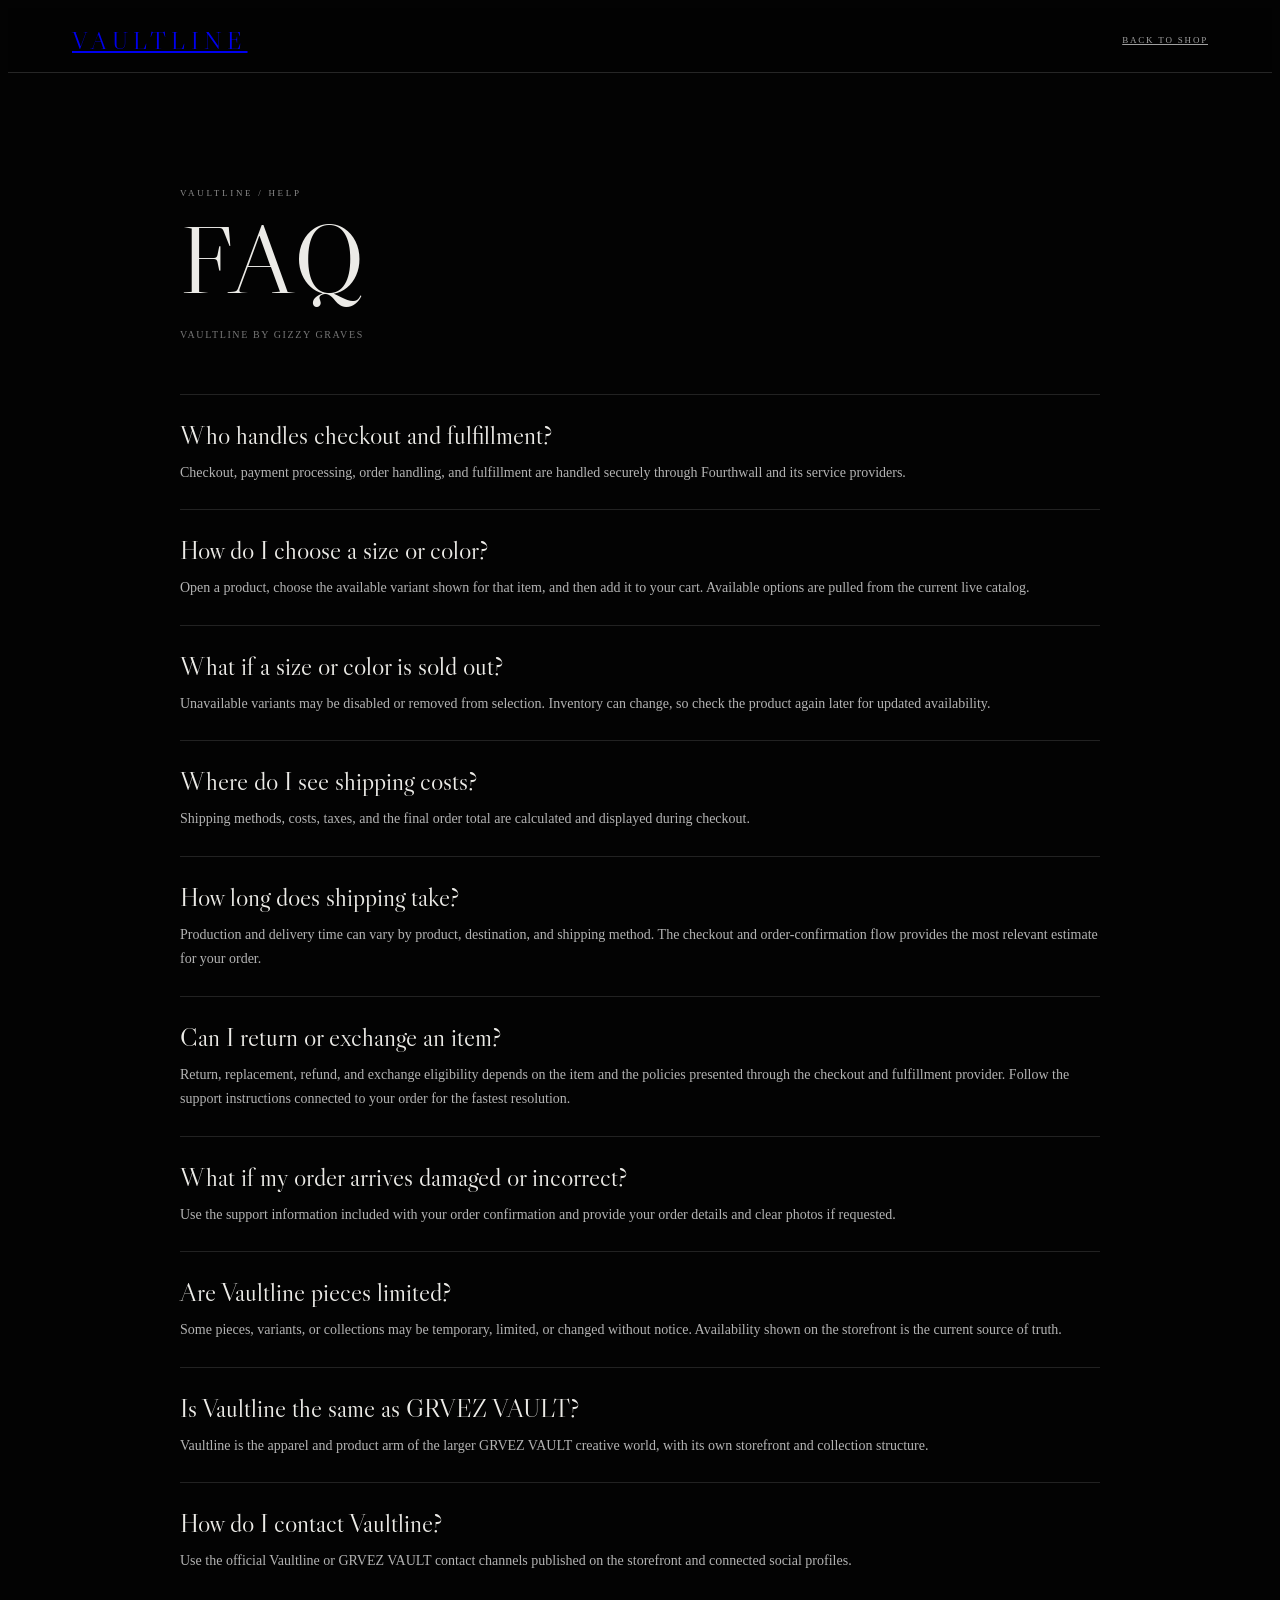
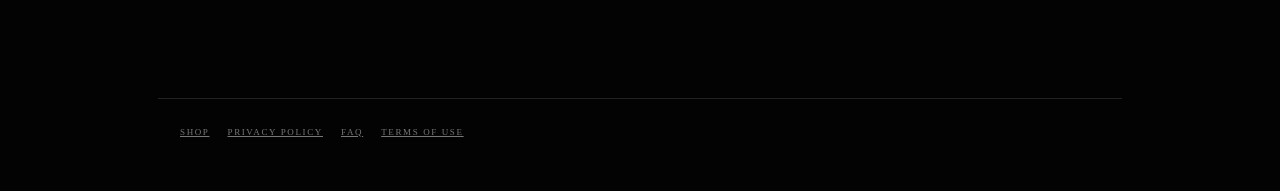
==== faq.html @ 773e4c82 "Add Vaultline FAQ page" ====
<!doctype html><html lang="en"><head><meta charset="UTF-8"><meta name="viewport" content="width=device-width,initial-scale=1.0"><meta name="theme-color" content="#030303"><title>FAQ | Vaultline</title><link rel="preconnect" href="https://fonts.googleapis.com"><link rel="preconnect" href="https://fonts.gstatic.com" crossorigin><link href="https://fonts.googleapis.com/css2?family=Inter:wght@400;500;600;700&family=Libre+Caslon+Display&display=swap" rel="stylesheet"><link rel="stylesheet" href="/legal.css"></head><body class="legal-shell"><header class="legal-header"><a class="legal-brand" href="/">VAULTLINE</a><a class="legal-back" href="/">BACK TO SHOP</a></header><main class="legal-main"><div class="legal-kicker">VAULTLINE / HELP</div><h1 class="legal-title">FAQ</h1><div class="legal-updated">Vaultline by Gizzy Graves</div><section class="faq-item"><h2>Who handles checkout and fulfillment?</h2><p>Checkout, payment processing, order handling, and fulfillment are handled securely through Fourthwall and its service providers.</p></section><section class="faq-item"><h2>How do I choose a size or color?</h2><p>Open a product, choose the available variant shown for that item, and then add it to your cart. Available options are pulled from the current live catalog.</p></section><section class="faq-item"><h2>What if a size or color is sold out?</h2><p>Unavailable variants may be disabled or removed from selection. Inventory can change, so check the product again later for updated availability.</p></section><section class="faq-item"><h2>Where do I see shipping costs?</h2><p>Shipping methods, costs, taxes, and the final order total are calculated and displayed during checkout.</p></section><section class="faq-item"><h2>How long does shipping take?</h2><p>Production and delivery time can vary by product, destination, and shipping method. The checkout and order-confirmation flow provides the most relevant estimate for your order.</p></section><section class="faq-item"><h2>Can I return or exchange an item?</h2><p>Return, replacement, refund, and exchange eligibility depends on the item and the policies presented through the checkout and fulfillment provider. Follow the support instructions connected to your order for the fastest resolution.</p></section><section class="faq-item"><h2>What if my order arrives damaged or incorrect?</h2><p>Use the support information included with your order confirmation and provide your order details and clear photos if requested.</p></section><section class="faq-item"><h2>Are Vaultline pieces limited?</h2><p>Some pieces, variants, or collections may be temporary, limited, or changed without notice. Availability shown on the storefront is the current source of truth.</p></section><section class="faq-item"><h2>Is Vaultline the same as GRVEZ VAULT?</h2><p>Vaultline is the apparel and product arm of the larger GRVEZ VAULT creative world, with its own storefront and collection structure.</p></section><section class="faq-item"><h2>How do I contact Vaultline?</h2><p>Use the official Vaultline or GRVEZ VAULT contact channels published on the storefront and connected social profiles.</p></section></main><footer class="legal-footer"><a href="/">Shop</a><a href="/privacy.html">Privacy Policy</a><a href="/faq.html">FAQ</a><a href="/terms.html">Terms of Use</a></footer></body></html>
---- legal.css ----
.footer-legal{grid-column:1/-1;display:flex;flex-wrap:wrap;gap:18px;padding-top:22px;margin-top:10px;border-top:1px solid rgba(255,255,255,.12);font-size:9px;letter-spacing:.18em;text-transform:uppercase;color:#7f7f7f}.footer-legal a{color:inherit;text-decoration:none}.footer-legal a:hover{color:#ecebe7}.legal-shell{min-height:100vh;background:#030303;color:#ecebe7}.legal-header{position:sticky;top:0;z-index:20;display:flex;justify-content:space-between;align-items:center;min-height:64px;padding:0 clamp(20px,5vw,72px);background:rgba(3,3,3,.96);border-bottom:1px solid rgba(255,255,255,.14);backdrop-filter:blur(14px)}.legal-brand{font-family:"Libre Caslon Display",serif;font-size:24px;letter-spacing:.22em}.legal-back{font-size:9px;letter-spacing:.2em;text-transform:uppercase;color:#a0a0a0}.legal-main{max-width:920px;margin:0 auto;padding:clamp(64px,9vw,120px) 22px 100px}.legal-kicker{font-size:9px;letter-spacing:.3em;text-transform:uppercase;color:#8a8a8a}.legal-title{margin:18px 0 24px;font-family:"Libre Caslon Display",serif;font-size:clamp(54px,8vw,96px);line-height:.92;font-weight:400;letter-spacing:.03em}.legal-updated{font-size:10px;letter-spacing:.16em;text-transform:uppercase;color:#777;margin-bottom:54px}.legal-section{padding:30px 0;border-top:1px solid rgba(255,255,255,.12)}.legal-section h2{margin:0 0 14px;font-family:"Libre Caslon Display",serif;font-size:28px;font-weight:400;letter-spacing:.04em}.legal-section p,.legal-section li{font-size:14px;line-height:1.8;color:#b3b3b3}.legal-section ul{padding-left:20px}.faq-item{border-top:1px solid rgba(255,255,255,.12);padding:24px 0}.faq-item h2{margin:0 0 10px;font-family:"Libre Caslon Display",serif;font-size:26px;font-weight:400}.faq-item p{margin:0;color:#b3b3b3;line-height:1.75;font-size:14px}.legal-footer{display:flex;flex-wrap:wrap;gap:18px;max-width:920px;margin:0 auto;padding:28px 22px 46px;border-top:1px solid rgba(255,255,255,.12);font-size:9px;letter-spacing:.18em;text-transform:uppercase;color:#777}.legal-footer a{color:inherit}.legal-footer a:hover{color:#ecebe7}@media(max-width:720px){.footer-legal{gap:14px;font-size:8px}.legal-header{padding:0 18px}.legal-brand{font-size:20px}.legal-main{padding-top:56px}.legal-title{font-size:clamp(48px,16vw,72px)}.legal-section p,.legal-section li,.faq-item p{font-size:15px}}
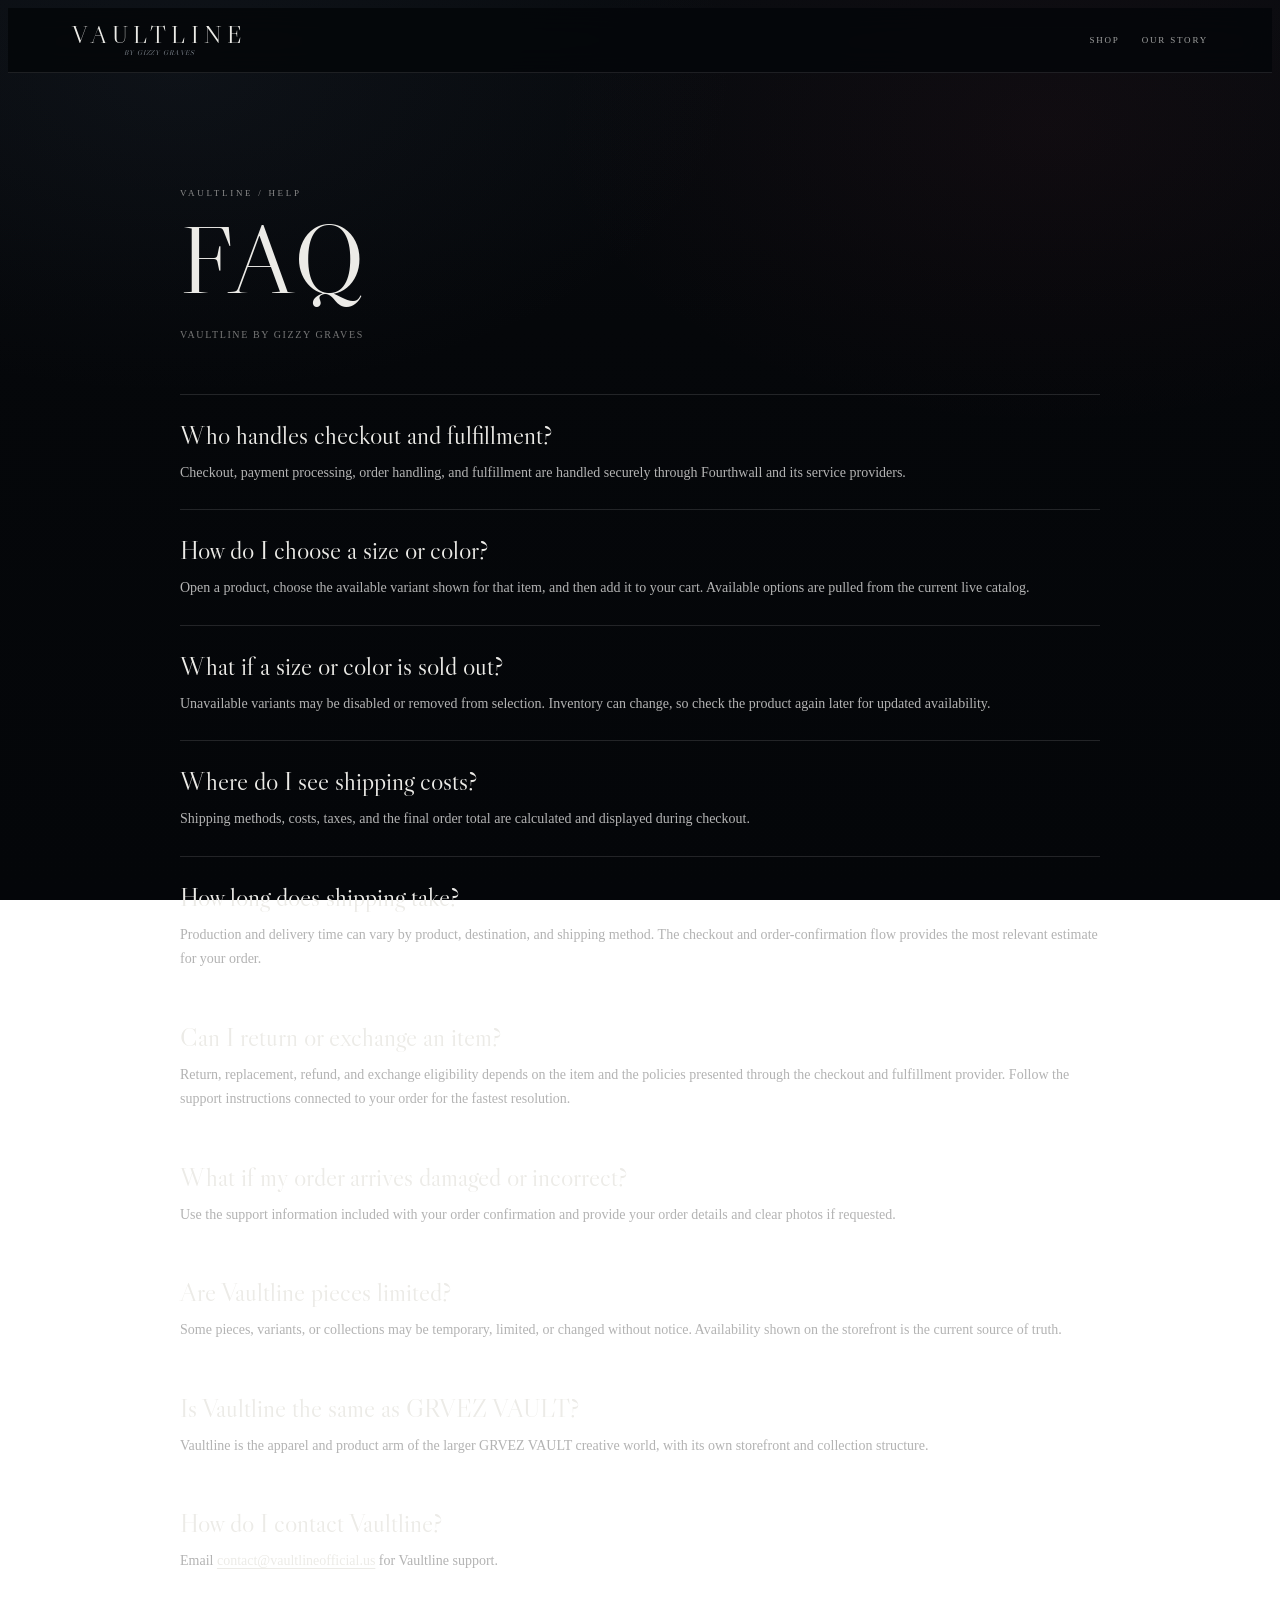
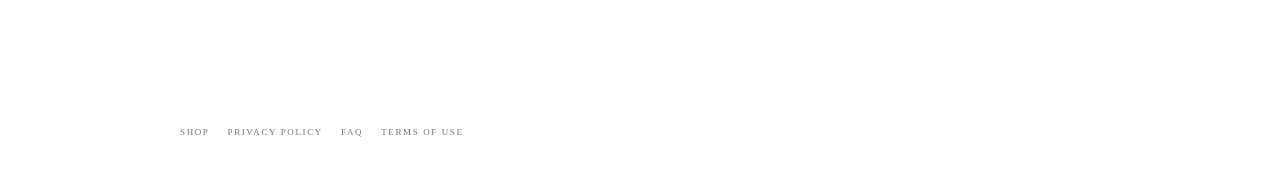
==== commit 246df816: "Polish Vaultline FAQ branding and support contact" ====
--- a/faq.html
+++ b/faq.html
@@ -1 +1 @@
-<!doctype html><html lang="en"><head><meta charset="UTF-8"><meta name="viewport" content="width=device-width,initial-scale=1.0"><meta name="theme-color" content="#030303"><title>FAQ | Vaultline</title><link rel="preconnect" href="https://fonts.googleapis.com"><link rel="preconnect" href="https://fonts.gstatic.com" crossorigin><link href="https://fonts.googleapis.com/css2?family=Inter:wght@400;500;600;700&family=Libre+Caslon+Display&display=swap" rel="stylesheet"><link rel="stylesheet" href="/legal.css"></head><body class="legal-shell"><header class="legal-header"><a class="legal-brand" href="/">VAULTLINE</a><a class="legal-back" href="/">BACK TO SHOP</a></header><main class="legal-main"><div class="legal-kicker">VAULTLINE / HELP</div><h1 class="legal-title">FAQ</h1><div class="legal-updated">Vaultline by Gizzy Graves</div><section class="faq-item"><h2>Who handles checkout and fulfillment?</h2><p>Checkout, payment processing, order handling, and fulfillment are handled securely through Fourthwall and its service providers.</p></section><section class="faq-item"><h2>How do I choose a size or color?</h2><p>Open a product, choose the available variant shown for that item, and then add it to your cart. Available options are pulled from the current live catalog.</p></section><section class="faq-item"><h2>What if a size or color is sold out?</h2><p>Unavailable variants may be disabled or removed from selection. Inventory can change, so check the product again later for updated availability.</p></section><section class="faq-item"><h2>Where do I see shipping costs?</h2><p>Shipping methods, costs, taxes, and the final order total are calculated and displayed during checkout.</p></section><section class="faq-item"><h2>How long does shipping take?</h2><p>Production and delivery time can vary by product, destination, and shipping method. The checkout and order-confirmation flow provides the most relevant estimate for your order.</p></section><section class="faq-item"><h2>Can I return or exchange an item?</h2><p>Return, replacement, refund, and exchange eligibility depends on the item and the policies presented through the checkout and fulfillment provider. Follow the support instructions connected to your order for the fastest resolution.</p></section><section class="faq-item"><h2>What if my order arrives damaged or incorrect?</h2><p>Use the support information included with your order confirmation and provide your order details and clear photos if requested.</p></section><section class="faq-item"><h2>Are Vaultline pieces limited?</h2><p>Some pieces, variants, or collections may be temporary, limited, or changed without notice. Availability shown on the storefront is the current source of truth.</p></section><section class="faq-item"><h2>Is Vaultline the same as GRVEZ VAULT?</h2><p>Vaultline is the apparel and product arm of the larger GRVEZ VAULT creative world, with its own storefront and collection structure.</p></section><section class="faq-item"><h2>How do I contact Vaultline?</h2><p>Use the official Vaultline or GRVEZ VAULT contact channels published on the storefront and connected social profiles.</p></section></main><footer class="legal-footer"><a href="/">Shop</a><a href="/privacy.html">Privacy Policy</a><a href="/faq.html">FAQ</a><a href="/terms.html">Terms of Use</a></footer></body></html>+<!doctype html><html lang="en"><head><meta charset="UTF-8"><meta name="viewport" content="width=device-width,initial-scale=1.0"><meta name="theme-color" content="#030303"><title>FAQ | Vaultline</title><link rel="preconnect" href="https://fonts.googleapis.com"><link rel="preconnect" href="https://fonts.gstatic.com" crossorigin><link href="https://fonts.googleapis.com/css2?family=Inter:wght@400;500;600;700&family=Libre+Caslon+Display&display=swap" rel="stylesheet"><link rel="stylesheet" href="/legal.css"></head><body class="legal-shell"><header class="legal-header"><a class="legal-brand" href="/">VAULTLINE<span>BY GIZZY GRAVES</span></a><nav class="legal-nav" aria-label="Store navigation"><a href="/">SHOP</a><a href="/story.html">OUR STORY</a></nav></header><main class="legal-main"><div class="legal-kicker">VAULTLINE / HELP</div><h1 class="legal-title">FAQ</h1><div class="legal-updated">Vaultline by Gizzy Graves</div><section class="faq-item"><h2>Who handles checkout and fulfillment?</h2><p>Checkout, payment processing, order handling, and fulfillment are handled securely through Fourthwall and its service providers.</p></section><section class="faq-item"><h2>How do I choose a size or color?</h2><p>Open a product, choose the available variant shown for that item, and then add it to your cart. Available options are pulled from the current live catalog.</p></section><section class="faq-item"><h2>What if a size or color is sold out?</h2><p>Unavailable variants may be disabled or removed from selection. Inventory can change, so check the product again later for updated availability.</p></section><section class="faq-item"><h2>Where do I see shipping costs?</h2><p>Shipping methods, costs, taxes, and the final order total are calculated and displayed during checkout.</p></section><section class="faq-item"><h2>How long does shipping take?</h2><p>Production and delivery time can vary by product, destination, and shipping method. The checkout and order-confirmation flow provides the most relevant estimate for your order.</p></section><section class="faq-item"><h2>Can I return or exchange an item?</h2><p>Return, replacement, refund, and exchange eligibility depends on the item and the policies presented through the checkout and fulfillment provider. Follow the support instructions connected to your order for the fastest resolution.</p></section><section class="faq-item"><h2>What if my order arrives damaged or incorrect?</h2><p>Use the support information included with your order confirmation and provide your order details and clear photos if requested.</p></section><section class="faq-item"><h2>Are Vaultline pieces limited?</h2><p>Some pieces, variants, or collections may be temporary, limited, or changed without notice. Availability shown on the storefront is the current source of truth.</p></section><section class="faq-item"><h2>Is Vaultline the same as GRVEZ VAULT?</h2><p>Vaultline is the apparel and product arm of the larger GRVEZ VAULT creative world, with its own storefront and collection structure.</p></section><section class="faq-item"><h2>How do I contact Vaultline?</h2><p>Email <a href="mailto:contact@vaultlineofficial.us">contact@vaultlineofficial.us</a> for Vaultline support.</p></section></main><footer class="legal-footer"><a href="/">Shop</a><a href="/privacy.html">Privacy Policy</a><a href="/faq.html">FAQ</a><a href="/terms.html">Terms of Use</a></footer></body></html>
--- a/legal.css
+++ b/legal.css
@@ -1 +1,8 @@
-.footer-legal{grid-column:1/-1;display:flex;flex-wrap:wrap;gap:18px;padding-top:22px;margin-top:10px;border-top:1px solid rgba(255,255,255,.12);font-size:9px;letter-spacing:.18em;text-transform:uppercase;color:#7f7f7f}.footer-legal a{color:inherit;text-decoration:none}.footer-legal a:hover{color:#ecebe7}.legal-shell{min-height:100vh;background:#030303;color:#ecebe7}.legal-header{position:sticky;top:0;z-index:20;display:flex;justify-content:space-between;align-items:center;min-height:64px;padding:0 clamp(20px,5vw,72px);background:rgba(3,3,3,.96);border-bottom:1px solid rgba(255,255,255,.14);backdrop-filter:blur(14px)}.legal-brand{font-family:"Libre Caslon Display",serif;font-size:24px;letter-spacing:.22em}.legal-back{font-size:9px;letter-spacing:.2em;text-transform:uppercase;color:#a0a0a0}.legal-main{max-width:920px;margin:0 auto;padding:clamp(64px,9vw,120px) 22px 100px}.legal-kicker{font-size:9px;letter-spacing:.3em;text-transform:uppercase;color:#8a8a8a}.legal-title{margin:18px 0 24px;font-family:"Libre Caslon Display",serif;font-size:clamp(54px,8vw,96px);line-height:.92;font-weight:400;letter-spacing:.03em}.legal-updated{font-size:10px;letter-spacing:.16em;text-transform:uppercase;color:#777;margin-bottom:54px}.legal-section{padding:30px 0;border-top:1px solid rgba(255,255,255,.12)}.legal-section h2{margin:0 0 14px;font-family:"Libre Caslon Display",serif;font-size:28px;font-weight:400;letter-spacing:.04em}.legal-section p,.legal-section li{font-size:14px;line-height:1.8;color:#b3b3b3}.legal-section ul{padding-left:20px}.faq-item{border-top:1px solid rgba(255,255,255,.12);padding:24px 0}.faq-item h2{margin:0 0 10px;font-family:"Libre Caslon Display",serif;font-size:26px;font-weight:400}.faq-item p{margin:0;color:#b3b3b3;line-height:1.75;font-size:14px}.legal-footer{display:flex;flex-wrap:wrap;gap:18px;max-width:920px;margin:0 auto;padding:28px 22px 46px;border-top:1px solid rgba(255,255,255,.12);font-size:9px;letter-spacing:.18em;text-transform:uppercase;color:#777}.legal-footer a{color:inherit}.legal-footer a:hover{color:#ecebe7}@media(max-width:720px){.footer-legal{gap:14px;font-size:8px}.legal-header{padding:0 18px}.legal-brand{font-size:20px}.legal-main{padding-top:56px}.legal-title{font-size:clamp(48px,16vw,72px)}.legal-section p,.legal-section li,.faq-item p{font-size:15px}}+.footer-legal{grid-column:1/-1;display:flex;flex-wrap:wrap;gap:18px;padding-top:22px;margin-top:10px;border-top:1px solid rgba(255,255,255,.12);font-size:9px;letter-spacing:.18em;text-transform:uppercase;color:#7f7f7f}.footer-legal a,.footer-legal a:visited{color:inherit;text-decoration:none}.footer-legal a:hover{color:#ecebe7}.legal-shell{min-height:100vh;background:radial-gradient(900px 520px at 14% 8%,rgba(67,82,105,.11),transparent 62%),radial-gradient(760px 460px at 82% 14%,rgba(182,58,80,.055),transparent 66%),linear-gradient(180deg,#080b0f 0%,#05070a 36%,#040609 100%);background-attachment:fixed;color:#ecebe7}.legal-header{position:sticky;top:0;z-index:20;display:flex;justify-content:space-between;align-items:center;min-height:64px;padding:0 clamp(20px,5vw,72px);background:rgba(5,7,10,.92);border-bottom:1px solid rgba(255,255,255,.1);backdrop-filter:blur(14px)}.legal-brand,.legal-brand:link,.legal-brand:visited{font-family:"Libre Caslon Display",serif;font-size:24px;letter-spacing:.22em;color:#ecebe7!important;text-decoration:none!important}.legal-brand:hover,.legal-brand:focus{color:#ffffff!important}.legal-back,.legal-back:link,.legal-back:visited{font-size:9px;letter-spacing:.2em;text-transform:uppercase;color:#a0a0a0!important;text-decoration:none!important}.legal-back:hover,.legal-back:focus{color:#ecebe7!important}.legal-main{max-width:920px;margin:0 auto;padding:clamp(64px,9vw,120px) 22px 100px}.legal-kicker{font-size:9px;letter-spacing:.3em;text-transform:uppercase;color:#8a8a8a}.legal-title{margin:18px 0 24px;font-family:"Libre Caslon Display",serif;font-size:clamp(54px,8vw,96px);line-height:.92;font-weight:400;letter-spacing:.03em}.legal-updated{font-size:10px;letter-spacing:.16em;text-transform:uppercase;color:#777;margin-bottom:54px}.legal-section{padding:30px 0;border-top:1px solid rgba(255,255,255,.12)}.legal-section h2{margin:0 0 14px;font-family:"Libre Caslon Display",serif;font-size:28px;font-weight:400;letter-spacing:.04em}.legal-section p,.legal-section li{font-size:14px;line-height:1.8;color:#b3b3b3}.legal-section ul{padding-left:20px}.faq-item{border-top:1px solid rgba(255,255,255,.12);padding:24px 0}.faq-item h2{margin:0 0 10px;font-family:"Libre Caslon Display",serif;font-size:26px;font-weight:400}.faq-item p{margin:0;color:#b3b3b3;line-height:1.75;font-size:14px}.legal-footer{display:flex;flex-wrap:wrap;gap:18px;max-width:920px;margin:0 auto;padding:28px 22px 46px;border-top:1px solid rgba(255,255,255,.12);font-size:9px;letter-spacing:.18em;text-transform:uppercase;color:#777}.legal-footer a,.legal-footer a:visited{color:inherit;text-decoration:none}.legal-footer a:hover{color:#ecebe7}@media(max-width:720px){.footer-legal{gap:14px;font-size:8px}.legal-shell{background-attachment:scroll}.legal-header{padding:0 18px}.legal-brand{font-size:20px}.legal-main{padding-top:56px}.legal-title{font-size:clamp(48px,16vw,72px)}.legal-section p,.legal-section li,.faq-item p{font-size:15px}}
+.legal-brand{display:inline-flex!important;flex-direction:column;align-items:center;line-height:.9!important;text-align:center}
+.legal-brand span{display:block;margin-top:5px;font-family:"Libre Caslon Display",serif;font-size:7px;font-style:italic;font-weight:400;letter-spacing:.12em;color:#8f969f}
+.legal-nav{display:flex;align-items:center;gap:22px}
+.legal-nav a,.legal-nav a:visited{font-size:9px;letter-spacing:.2em;text-transform:uppercase;color:#a0a0a0;text-decoration:none}
+.legal-nav a:hover,.legal-nav a:focus{color:#ecebe7}
+.legal-section a,.faq-item a{color:#ecebe7;text-underline-offset:3px}
+@media(max-width:720px){.legal-brand span{font-size:6px}.legal-nav{gap:12px}.legal-nav a{font-size:8px}}
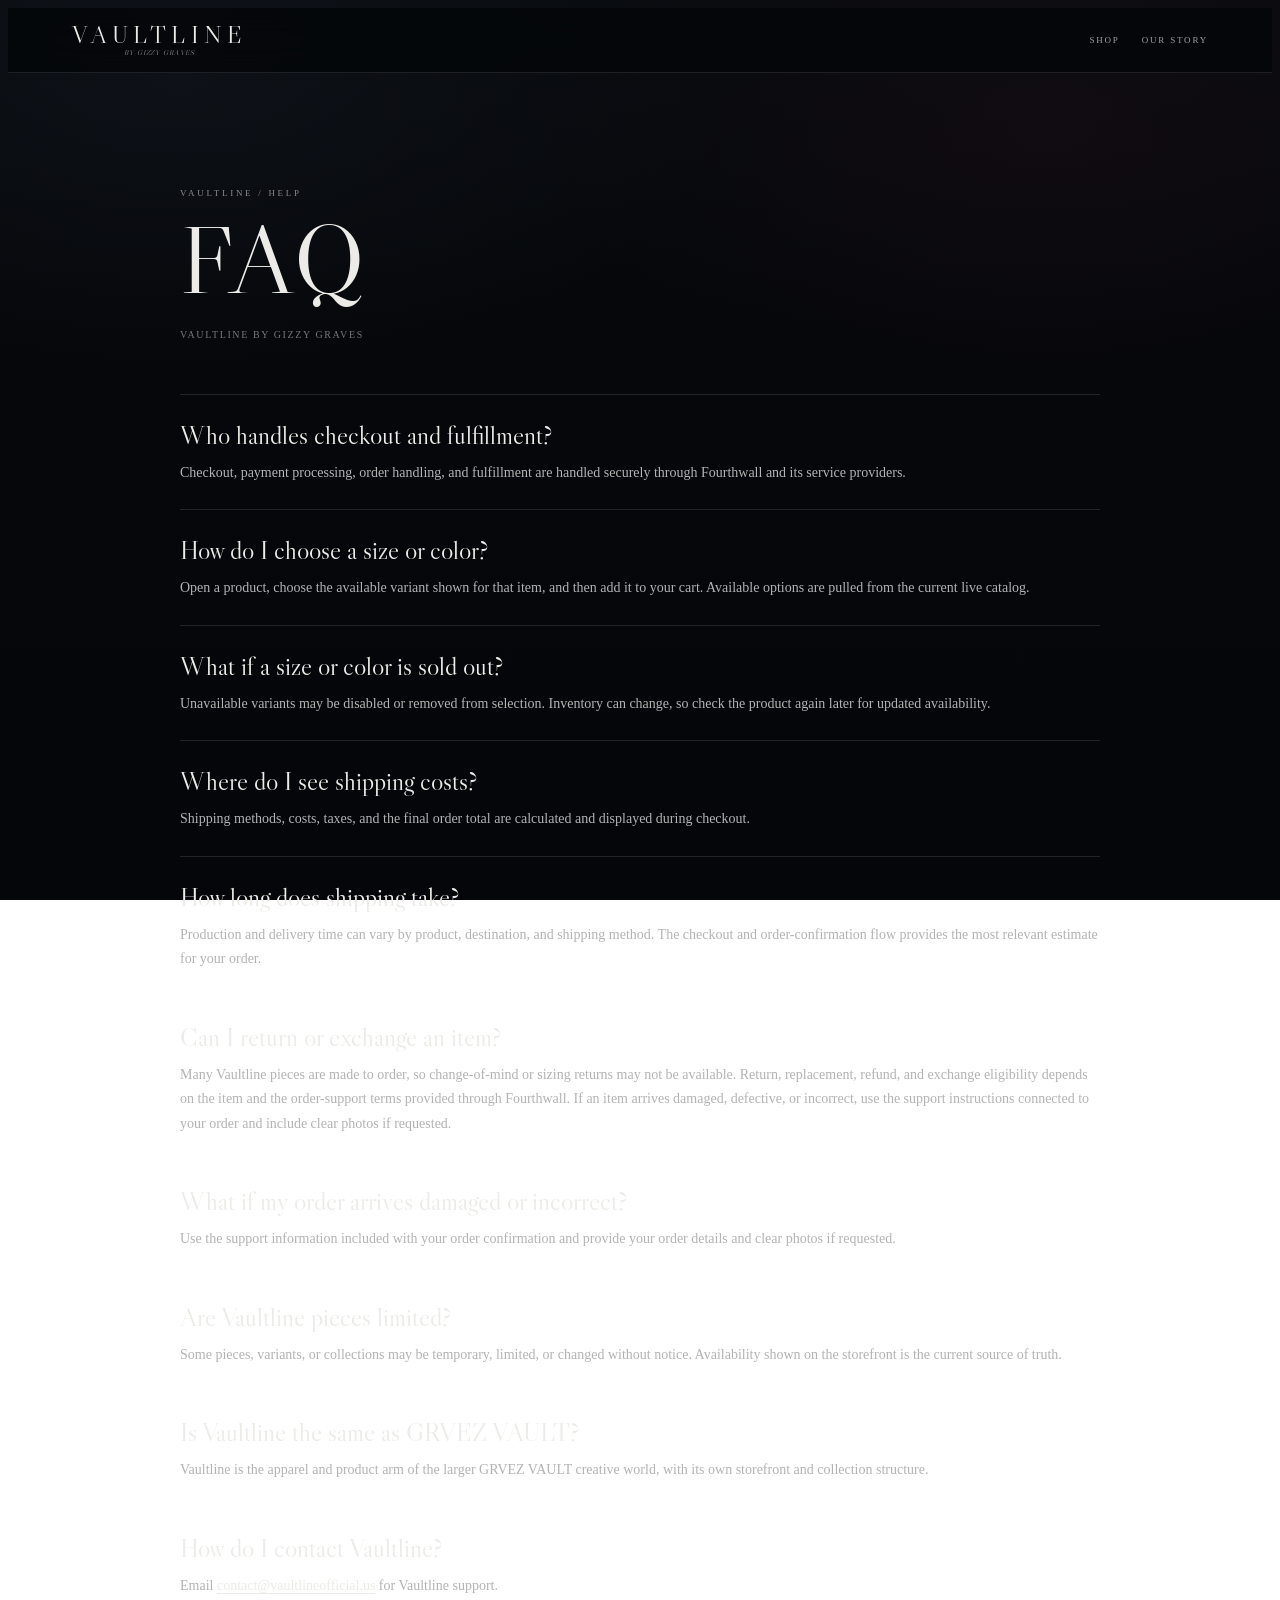
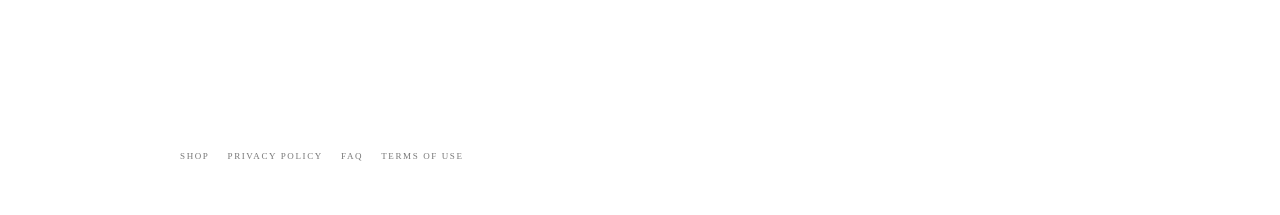
==== commit 13755448: "Clarify made-to-order return guidance" ====
--- a/faq.html
+++ b/faq.html
@@ -1 +1 @@
-<!doctype html><html lang="en"><head><meta charset="UTF-8"><meta name="viewport" content="width=device-width,initial-scale=1.0"><meta name="theme-color" content="#030303"><title>FAQ | Vaultline</title><link rel="preconnect" href="https://fonts.googleapis.com"><link rel="preconnect" href="https://fonts.gstatic.com" crossorigin><link href="https://fonts.googleapis.com/css2?family=Inter:wght@400;500;600;700&family=Libre+Caslon+Display&display=swap" rel="stylesheet"><link rel="stylesheet" href="/legal.css"></head><body class="legal-shell"><header class="legal-header"><a class="legal-brand" href="/">VAULTLINE<span>BY GIZZY GRAVES</span></a><nav class="legal-nav" aria-label="Store navigation"><a href="/">SHOP</a><a href="/story.html">OUR STORY</a></nav></header><main class="legal-main"><div class="legal-kicker">VAULTLINE / HELP</div><h1 class="legal-title">FAQ</h1><div class="legal-updated">Vaultline by Gizzy Graves</div><section class="faq-item"><h2>Who handles checkout and fulfillment?</h2><p>Checkout, payment processing, order handling, and fulfillment are handled securely through Fourthwall and its service providers.</p></section><section class="faq-item"><h2>How do I choose a size or color?</h2><p>Open a product, choose the available variant shown for that item, and then add it to your cart. Available options are pulled from the current live catalog.</p></section><section class="faq-item"><h2>What if a size or color is sold out?</h2><p>Unavailable variants may be disabled or removed from selection. Inventory can change, so check the product again later for updated availability.</p></section><section class="faq-item"><h2>Where do I see shipping costs?</h2><p>Shipping methods, costs, taxes, and the final order total are calculated and displayed during checkout.</p></section><section class="faq-item"><h2>How long does shipping take?</h2><p>Production and delivery time can vary by product, destination, and shipping method. The checkout and order-confirmation flow provides the most relevant estimate for your order.</p></section><section class="faq-item"><h2>Can I return or exchange an item?</h2><p>Return, replacement, refund, and exchange eligibility depends on the item and the policies presented through the checkout and fulfillment provider. Follow the support instructions connected to your order for the fastest resolution.</p></section><section class="faq-item"><h2>What if my order arrives damaged or incorrect?</h2><p>Use the support information included with your order confirmation and provide your order details and clear photos if requested.</p></section><section class="faq-item"><h2>Are Vaultline pieces limited?</h2><p>Some pieces, variants, or collections may be temporary, limited, or changed without notice. Availability shown on the storefront is the current source of truth.</p></section><section class="faq-item"><h2>Is Vaultline the same as GRVEZ VAULT?</h2><p>Vaultline is the apparel and product arm of the larger GRVEZ VAULT creative world, with its own storefront and collection structure.</p></section><section class="faq-item"><h2>How do I contact Vaultline?</h2><p>Email <a href="mailto:contact@vaultlineofficial.us">contact@vaultlineofficial.us</a> for Vaultline support.</p></section></main><footer class="legal-footer"><a href="/">Shop</a><a href="/privacy.html">Privacy Policy</a><a href="/faq.html">FAQ</a><a href="/terms.html">Terms of Use</a></footer></body></html>+<!doctype html><html lang="en"><head><meta charset="UTF-8"><meta name="viewport" content="width=device-width,initial-scale=1.0"><meta name="theme-color" content="#030303"><title>FAQ | Vaultline</title><link rel="preconnect" href="https://fonts.googleapis.com"><link rel="preconnect" href="https://fonts.gstatic.com" crossorigin><link href="https://fonts.googleapis.com/css2?family=Inter:wght@400;500;600;700&family=Libre+Caslon+Display&display=swap" rel="stylesheet"><link rel="stylesheet" href="/legal.css"></head><body class="legal-shell"><header class="legal-header"><a class="legal-brand" href="/">VAULTLINE<span>BY GIZZY GRAVES</span></a><nav class="legal-nav" aria-label="Store navigation"><a href="/">SHOP</a><a href="/story.html">OUR STORY</a></nav></header><main class="legal-main"><div class="legal-kicker">VAULTLINE / HELP</div><h1 class="legal-title">FAQ</h1><div class="legal-updated">Vaultline by Gizzy Graves</div><section class="faq-item"><h2>Who handles checkout and fulfillment?</h2><p>Checkout, payment processing, order handling, and fulfillment are handled securely through Fourthwall and its service providers.</p></section><section class="faq-item"><h2>How do I choose a size or color?</h2><p>Open a product, choose the available variant shown for that item, and then add it to your cart. Available options are pulled from the current live catalog.</p></section><section class="faq-item"><h2>What if a size or color is sold out?</h2><p>Unavailable variants may be disabled or removed from selection. Inventory can change, so check the product again later for updated availability.</p></section><section class="faq-item"><h2>Where do I see shipping costs?</h2><p>Shipping methods, costs, taxes, and the final order total are calculated and displayed during checkout.</p></section><section class="faq-item"><h2>How long does shipping take?</h2><p>Production and delivery time can vary by product, destination, and shipping method. The checkout and order-confirmation flow provides the most relevant estimate for your order.</p></section><section class="faq-item"><h2>Can I return or exchange an item?</h2><p>Many Vaultline pieces are made to order, so change-of-mind or sizing returns may not be available. Return, replacement, refund, and exchange eligibility depends on the item and the order-support terms provided through Fourthwall. If an item arrives damaged, defective, or incorrect, use the support instructions connected to your order and include clear photos if requested.</p></section><section class="faq-item"><h2>What if my order arrives damaged or incorrect?</h2><p>Use the support information included with your order confirmation and provide your order details and clear photos if requested.</p></section><section class="faq-item"><h2>Are Vaultline pieces limited?</h2><p>Some pieces, variants, or collections may be temporary, limited, or changed without notice. Availability shown on the storefront is the current source of truth.</p></section><section class="faq-item"><h2>Is Vaultline the same as GRVEZ VAULT?</h2><p>Vaultline is the apparel and product arm of the larger GRVEZ VAULT creative world, with its own storefront and collection structure.</p></section><section class="faq-item"><h2>How do I contact Vaultline?</h2><p>Email <a href="mailto:contact@vaultlineofficial.us">contact@vaultlineofficial.us</a> for Vaultline support.</p></section></main><footer class="legal-footer"><a href="/">Shop</a><a href="/privacy.html">Privacy Policy</a><a href="/faq.html">FAQ</a><a href="/terms.html">Terms of Use</a></footer></body></html>
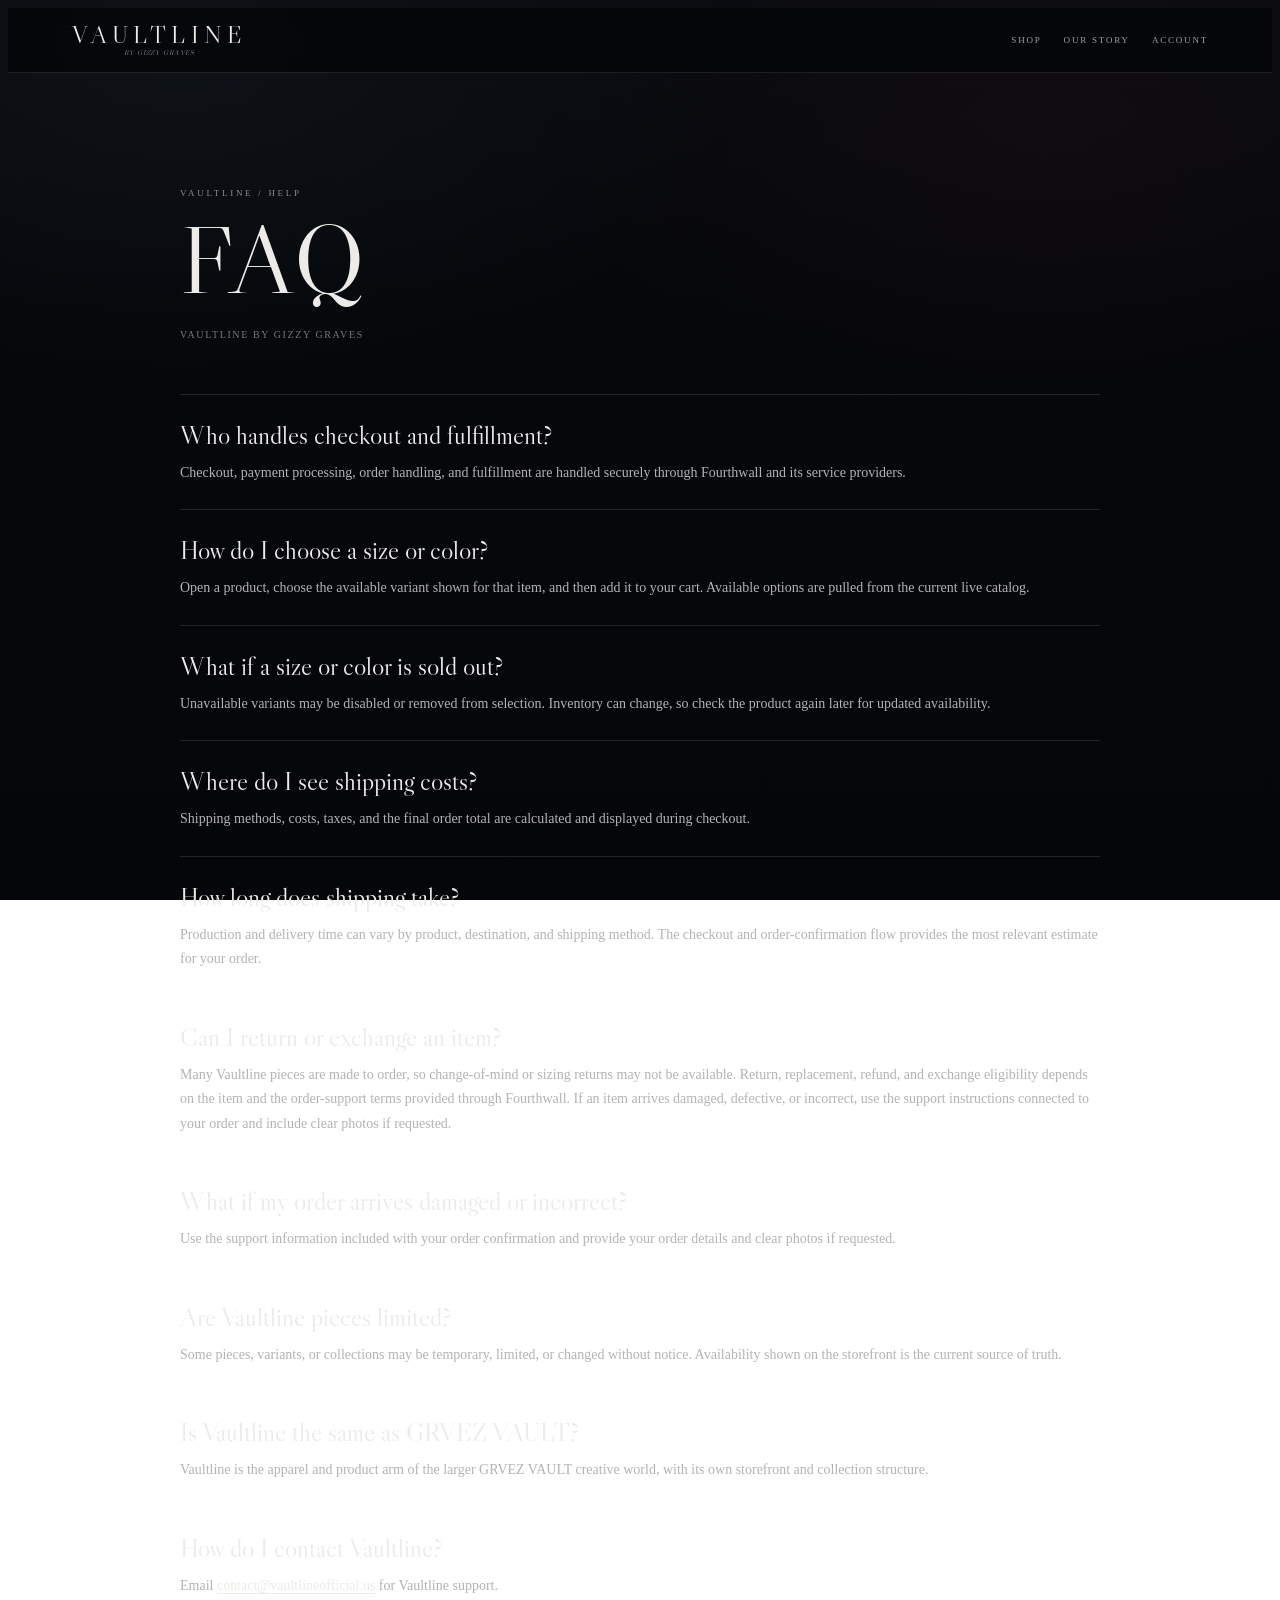
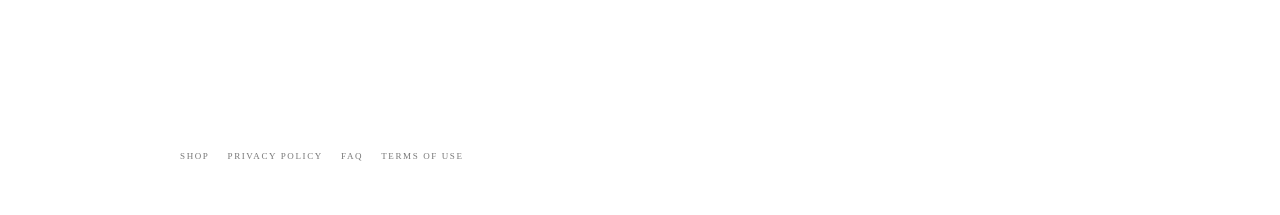
==== commit 9afce743: "Add Fourthwall customer account access" ====
--- a/faq.html
+++ b/faq.html
@@ -1 +1 @@
-<!doctype html><html lang="en"><head><meta charset="UTF-8"><meta name="viewport" content="width=device-width,initial-scale=1.0"><meta name="theme-color" content="#030303"><title>FAQ | Vaultline</title><link rel="preconnect" href="https://fonts.googleapis.com"><link rel="preconnect" href="https://fonts.gstatic.com" crossorigin><link href="https://fonts.googleapis.com/css2?family=Inter:wght@400;500;600;700&family=Libre+Caslon+Display&display=swap" rel="stylesheet"><link rel="stylesheet" href="/legal.css"></head><body class="legal-shell"><header class="legal-header"><a class="legal-brand" href="/">VAULTLINE<span>BY GIZZY GRAVES</span></a><nav class="legal-nav" aria-label="Store navigation"><a href="/">SHOP</a><a href="/story.html">OUR STORY</a></nav></header><main class="legal-main"><div class="legal-kicker">VAULTLINE / HELP</div><h1 class="legal-title">FAQ</h1><div class="legal-updated">Vaultline by Gizzy Graves</div><section class="faq-item"><h2>Who handles checkout and fulfillment?</h2><p>Checkout, payment processing, order handling, and fulfillment are handled securely through Fourthwall and its service providers.</p></section><section class="faq-item"><h2>How do I choose a size or color?</h2><p>Open a product, choose the available variant shown for that item, and then add it to your cart. Available options are pulled from the current live catalog.</p></section><section class="faq-item"><h2>What if a size or color is sold out?</h2><p>Unavailable variants may be disabled or removed from selection. Inventory can change, so check the product again later for updated availability.</p></section><section class="faq-item"><h2>Where do I see shipping costs?</h2><p>Shipping methods, costs, taxes, and the final order total are calculated and displayed during checkout.</p></section><section class="faq-item"><h2>How long does shipping take?</h2><p>Production and delivery time can vary by product, destination, and shipping method. The checkout and order-confirmation flow provides the most relevant estimate for your order.</p></section><section class="faq-item"><h2>Can I return or exchange an item?</h2><p>Many Vaultline pieces are made to order, so change-of-mind or sizing returns may not be available. Return, replacement, refund, and exchange eligibility depends on the item and the order-support terms provided through Fourthwall. If an item arrives damaged, defective, or incorrect, use the support instructions connected to your order and include clear photos if requested.</p></section><section class="faq-item"><h2>What if my order arrives damaged or incorrect?</h2><p>Use the support information included with your order confirmation and provide your order details and clear photos if requested.</p></section><section class="faq-item"><h2>Are Vaultline pieces limited?</h2><p>Some pieces, variants, or collections may be temporary, limited, or changed without notice. Availability shown on the storefront is the current source of truth.</p></section><section class="faq-item"><h2>Is Vaultline the same as GRVEZ VAULT?</h2><p>Vaultline is the apparel and product arm of the larger GRVEZ VAULT creative world, with its own storefront and collection structure.</p></section><section class="faq-item"><h2>How do I contact Vaultline?</h2><p>Email <a href="mailto:contact@vaultlineofficial.us">contact@vaultlineofficial.us</a> for Vaultline support.</p></section></main><footer class="legal-footer"><a href="/">Shop</a><a href="/privacy.html">Privacy Policy</a><a href="/faq.html">FAQ</a><a href="/terms.html">Terms of Use</a></footer></body></html>+<!doctype html><html lang="en"><head><meta charset="UTF-8"><meta name="viewport" content="width=device-width,initial-scale=1.0"><meta name="theme-color" content="#030303"><title>FAQ | Vaultline</title><link rel="preconnect" href="https://fonts.googleapis.com"><link rel="preconnect" href="https://fonts.gstatic.com" crossorigin><link href="https://fonts.googleapis.com/css2?family=Inter:wght@400;500;600;700&family=Libre+Caslon+Display&display=swap" rel="stylesheet"><link rel="stylesheet" href="/legal.css"></head><body class="legal-shell"><header class="legal-header"><a class="legal-brand" href="/">VAULTLINE<span>BY GIZZY GRAVES</span></a><nav class="legal-nav" aria-label="Store navigation"><a href="/">SHOP</a><a href="/story.html">OUR STORY</a><a href="https://vaultlineofficial-shop.fourthwall.com/supporters/sign_in" data-account>ACCOUNT</a></nav></header><main class="legal-main"><div class="legal-kicker">VAULTLINE / HELP</div><h1 class="legal-title">FAQ</h1><div class="legal-updated">Vaultline by Gizzy Graves</div><section class="faq-item"><h2>Who handles checkout and fulfillment?</h2><p>Checkout, payment processing, order handling, and fulfillment are handled securely through Fourthwall and its service providers.</p></section><section class="faq-item"><h2>How do I choose a size or color?</h2><p>Open a product, choose the available variant shown for that item, and then add it to your cart. Available options are pulled from the current live catalog.</p></section><section class="faq-item"><h2>What if a size or color is sold out?</h2><p>Unavailable variants may be disabled or removed from selection. Inventory can change, so check the product again later for updated availability.</p></section><section class="faq-item"><h2>Where do I see shipping costs?</h2><p>Shipping methods, costs, taxes, and the final order total are calculated and displayed during checkout.</p></section><section class="faq-item"><h2>How long does shipping take?</h2><p>Production and delivery time can vary by product, destination, and shipping method. The checkout and order-confirmation flow provides the most relevant estimate for your order.</p></section><section class="faq-item"><h2>Can I return or exchange an item?</h2><p>Many Vaultline pieces are made to order, so change-of-mind or sizing returns may not be available. Return, replacement, refund, and exchange eligibility depends on the item and the order-support terms provided through Fourthwall. If an item arrives damaged, defective, or incorrect, use the support instructions connected to your order and include clear photos if requested.</p></section><section class="faq-item"><h2>What if my order arrives damaged or incorrect?</h2><p>Use the support information included with your order confirmation and provide your order details and clear photos if requested.</p></section><section class="faq-item"><h2>Are Vaultline pieces limited?</h2><p>Some pieces, variants, or collections may be temporary, limited, or changed without notice. Availability shown on the storefront is the current source of truth.</p></section><section class="faq-item"><h2>Is Vaultline the same as GRVEZ VAULT?</h2><p>Vaultline is the apparel and product arm of the larger GRVEZ VAULT creative world, with its own storefront and collection structure.</p></section><section class="faq-item"><h2>How do I contact Vaultline?</h2><p>Email <a href="mailto:contact@vaultlineofficial.us">contact@vaultlineofficial.us</a> for Vaultline support.</p></section></main><footer class="legal-footer"><a href="/">Shop</a><a href="/privacy.html">Privacy Policy</a><a href="/faq.html">FAQ</a><a href="/terms.html">Terms of Use</a></footer></body></html>
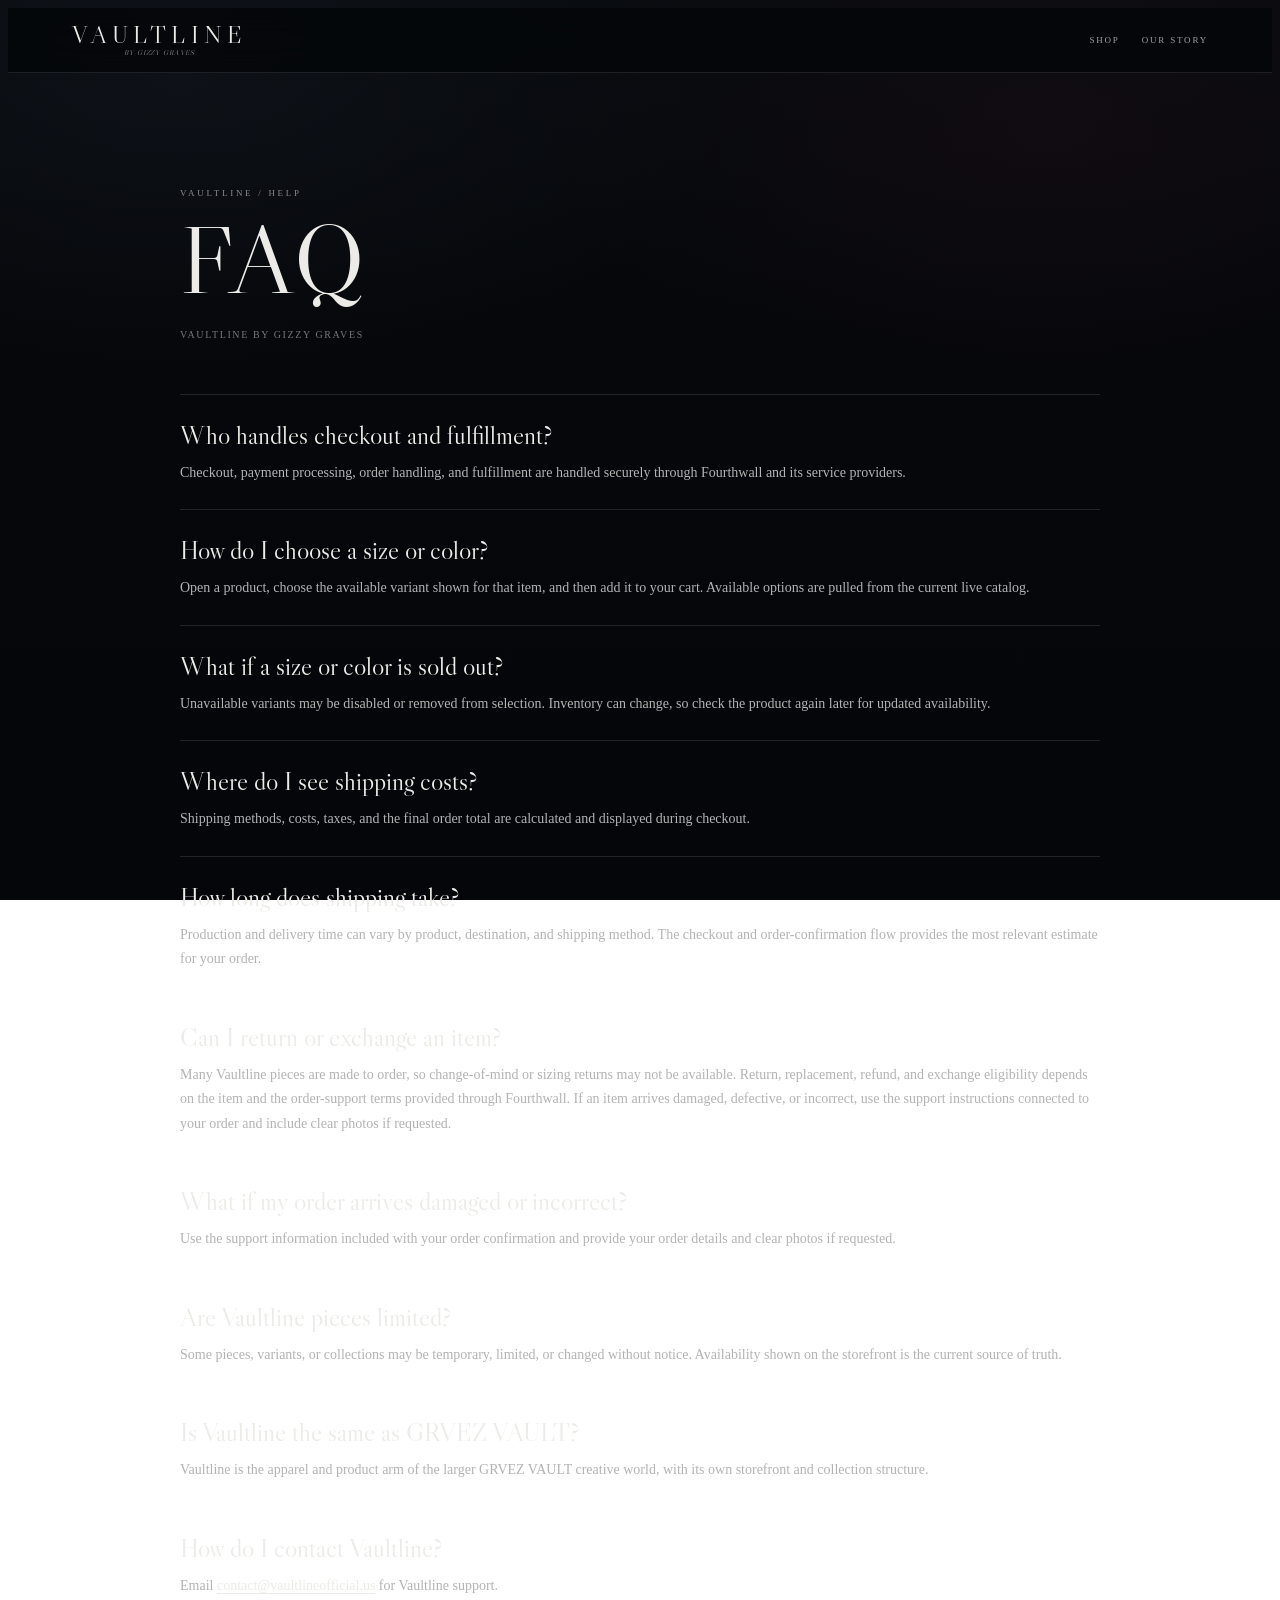
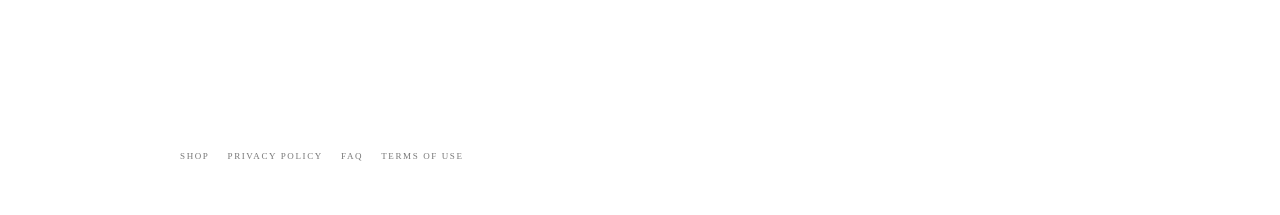
==== commit 2d85fe65: "Remove inactive Fourthwall account link until free accounts are enabled" ====
--- a/faq.html
+++ b/faq.html
@@ -1 +1 @@
-<!doctype html><html lang="en"><head><meta charset="UTF-8"><meta name="viewport" content="width=device-width,initial-scale=1.0"><meta name="theme-color" content="#030303"><title>FAQ | Vaultline</title><link rel="preconnect" href="https://fonts.googleapis.com"><link rel="preconnect" href="https://fonts.gstatic.com" crossorigin><link href="https://fonts.googleapis.com/css2?family=Inter:wght@400;500;600;700&family=Libre+Caslon+Display&display=swap" rel="stylesheet"><link rel="stylesheet" href="/legal.css"></head><body class="legal-shell"><header class="legal-header"><a class="legal-brand" href="/">VAULTLINE<span>BY GIZZY GRAVES</span></a><nav class="legal-nav" aria-label="Store navigation"><a href="/">SHOP</a><a href="/story.html">OUR STORY</a><a href="https://vaultlineofficial-shop.fourthwall.com/supporters/sign_in" data-account>ACCOUNT</a></nav></header><main class="legal-main"><div class="legal-kicker">VAULTLINE / HELP</div><h1 class="legal-title">FAQ</h1><div class="legal-updated">Vaultline by Gizzy Graves</div><section class="faq-item"><h2>Who handles checkout and fulfillment?</h2><p>Checkout, payment processing, order handling, and fulfillment are handled securely through Fourthwall and its service providers.</p></section><section class="faq-item"><h2>How do I choose a size or color?</h2><p>Open a product, choose the available variant shown for that item, and then add it to your cart. Available options are pulled from the current live catalog.</p></section><section class="faq-item"><h2>What if a size or color is sold out?</h2><p>Unavailable variants may be disabled or removed from selection. Inventory can change, so check the product again later for updated availability.</p></section><section class="faq-item"><h2>Where do I see shipping costs?</h2><p>Shipping methods, costs, taxes, and the final order total are calculated and displayed during checkout.</p></section><section class="faq-item"><h2>How long does shipping take?</h2><p>Production and delivery time can vary by product, destination, and shipping method. The checkout and order-confirmation flow provides the most relevant estimate for your order.</p></section><section class="faq-item"><h2>Can I return or exchange an item?</h2><p>Many Vaultline pieces are made to order, so change-of-mind or sizing returns may not be available. Return, replacement, refund, and exchange eligibility depends on the item and the order-support terms provided through Fourthwall. If an item arrives damaged, defective, or incorrect, use the support instructions connected to your order and include clear photos if requested.</p></section><section class="faq-item"><h2>What if my order arrives damaged or incorrect?</h2><p>Use the support information included with your order confirmation and provide your order details and clear photos if requested.</p></section><section class="faq-item"><h2>Are Vaultline pieces limited?</h2><p>Some pieces, variants, or collections may be temporary, limited, or changed without notice. Availability shown on the storefront is the current source of truth.</p></section><section class="faq-item"><h2>Is Vaultline the same as GRVEZ VAULT?</h2><p>Vaultline is the apparel and product arm of the larger GRVEZ VAULT creative world, with its own storefront and collection structure.</p></section><section class="faq-item"><h2>How do I contact Vaultline?</h2><p>Email <a href="mailto:contact@vaultlineofficial.us">contact@vaultlineofficial.us</a> for Vaultline support.</p></section></main><footer class="legal-footer"><a href="/">Shop</a><a href="/privacy.html">Privacy Policy</a><a href="/faq.html">FAQ</a><a href="/terms.html">Terms of Use</a></footer></body></html>+<!doctype html><html lang="en"><head><meta charset="UTF-8"><meta name="viewport" content="width=device-width,initial-scale=1.0"><meta name="theme-color" content="#030303"><title>FAQ | Vaultline</title><link rel="preconnect" href="https://fonts.googleapis.com"><link rel="preconnect" href="https://fonts.gstatic.com" crossorigin><link href="https://fonts.googleapis.com/css2?family=Inter:wght@400;500;600;700&family=Libre+Caslon+Display&display=swap" rel="stylesheet"><link rel="stylesheet" href="/legal.css"></head><body class="legal-shell"><header class="legal-header"><a class="legal-brand" href="/">VAULTLINE<span>BY GIZZY GRAVES</span></a><nav class="legal-nav" aria-label="Store navigation"><a href="/">SHOP</a><a href="/story.html">OUR STORY</a></nav></header><main class="legal-main"><div class="legal-kicker">VAULTLINE / HELP</div><h1 class="legal-title">FAQ</h1><div class="legal-updated">Vaultline by Gizzy Graves</div><section class="faq-item"><h2>Who handles checkout and fulfillment?</h2><p>Checkout, payment processing, order handling, and fulfillment are handled securely through Fourthwall and its service providers.</p></section><section class="faq-item"><h2>How do I choose a size or color?</h2><p>Open a product, choose the available variant shown for that item, and then add it to your cart. Available options are pulled from the current live catalog.</p></section><section class="faq-item"><h2>What if a size or color is sold out?</h2><p>Unavailable variants may be disabled or removed from selection. Inventory can change, so check the product again later for updated availability.</p></section><section class="faq-item"><h2>Where do I see shipping costs?</h2><p>Shipping methods, costs, taxes, and the final order total are calculated and displayed during checkout.</p></section><section class="faq-item"><h2>How long does shipping take?</h2><p>Production and delivery time can vary by product, destination, and shipping method. The checkout and order-confirmation flow provides the most relevant estimate for your order.</p></section><section class="faq-item"><h2>Can I return or exchange an item?</h2><p>Many Vaultline pieces are made to order, so change-of-mind or sizing returns may not be available. Return, replacement, refund, and exchange eligibility depends on the item and the order-support terms provided through Fourthwall. If an item arrives damaged, defective, or incorrect, use the support instructions connected to your order and include clear photos if requested.</p></section><section class="faq-item"><h2>What if my order arrives damaged or incorrect?</h2><p>Use the support information included with your order confirmation and provide your order details and clear photos if requested.</p></section><section class="faq-item"><h2>Are Vaultline pieces limited?</h2><p>Some pieces, variants, or collections may be temporary, limited, or changed without notice. Availability shown on the storefront is the current source of truth.</p></section><section class="faq-item"><h2>Is Vaultline the same as GRVEZ VAULT?</h2><p>Vaultline is the apparel and product arm of the larger GRVEZ VAULT creative world, with its own storefront and collection structure.</p></section><section class="faq-item"><h2>How do I contact Vaultline?</h2><p>Email <a href="mailto:contact@vaultlineofficial.us">contact@vaultlineofficial.us</a> for Vaultline support.</p></section></main><footer class="legal-footer"><a href="/">Shop</a><a href="/privacy.html">Privacy Policy</a><a href="/faq.html">FAQ</a><a href="/terms.html">Terms of Use</a></footer></body></html>
